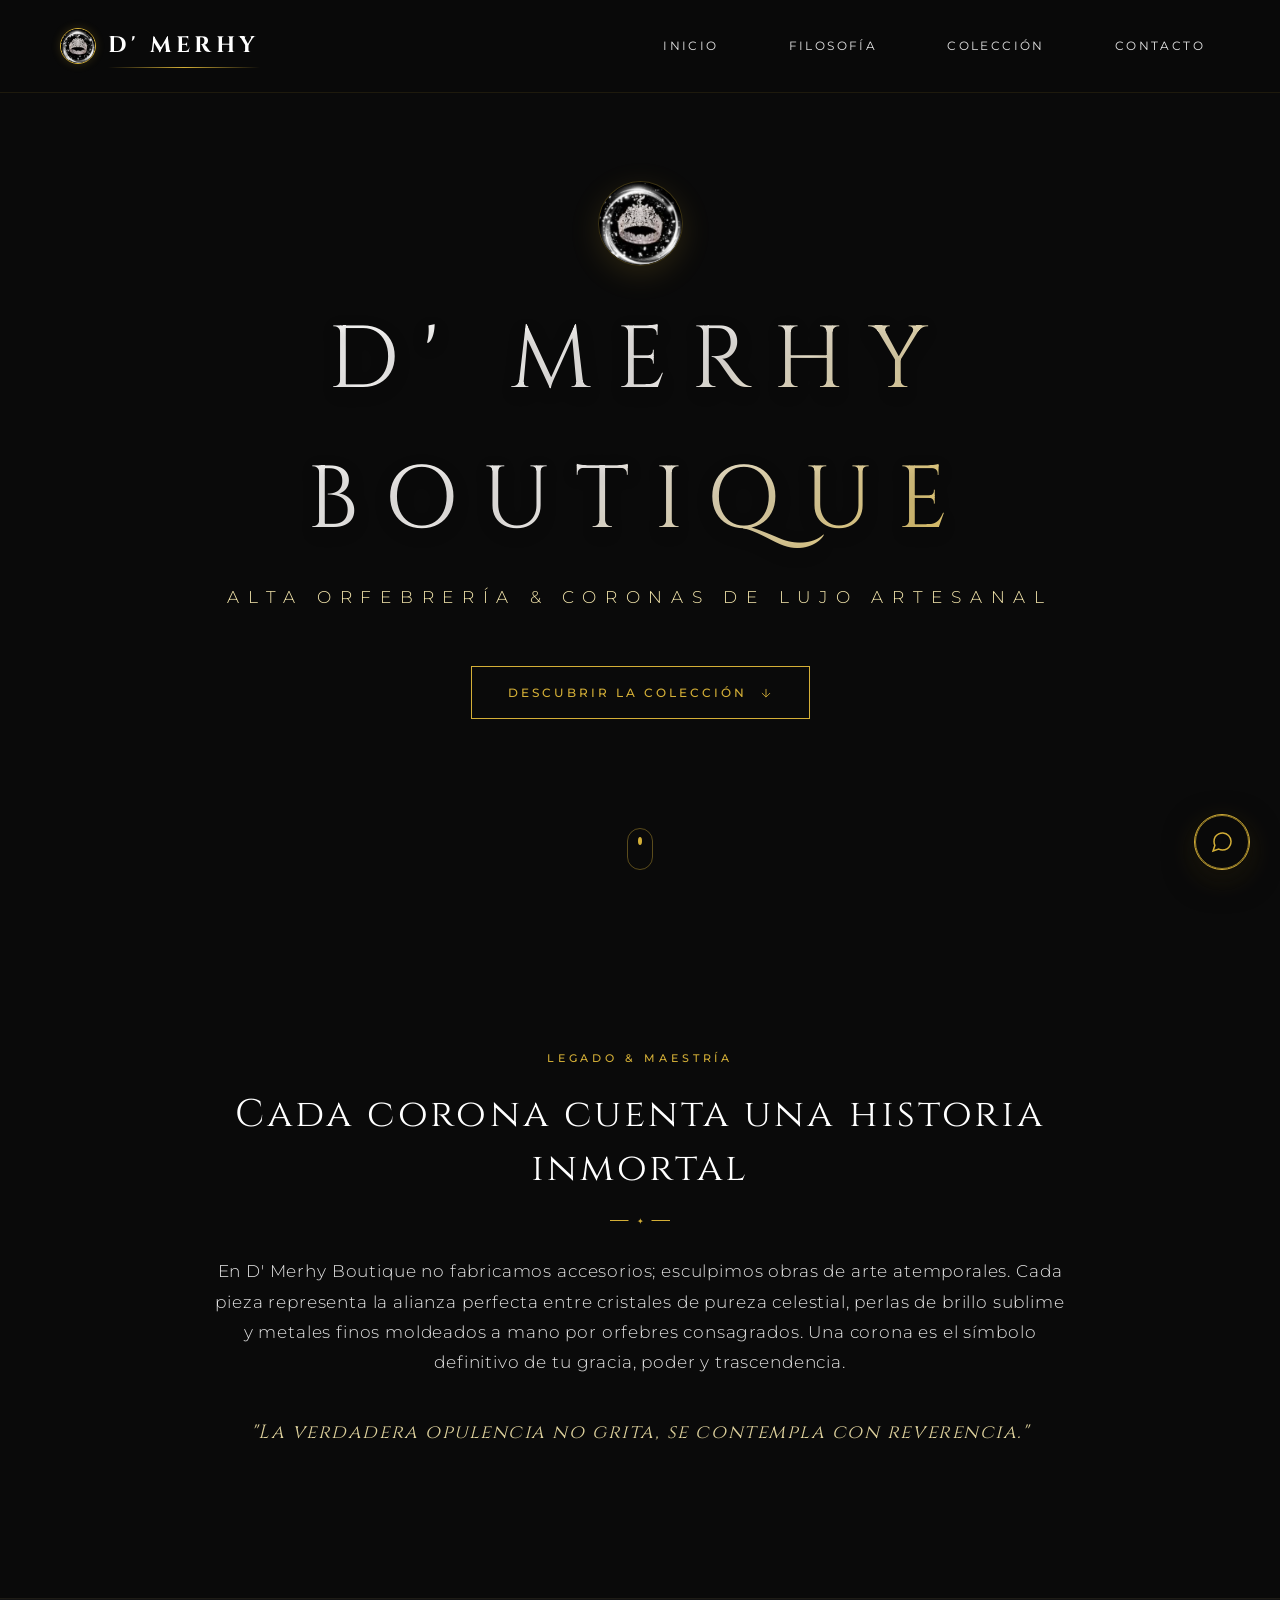
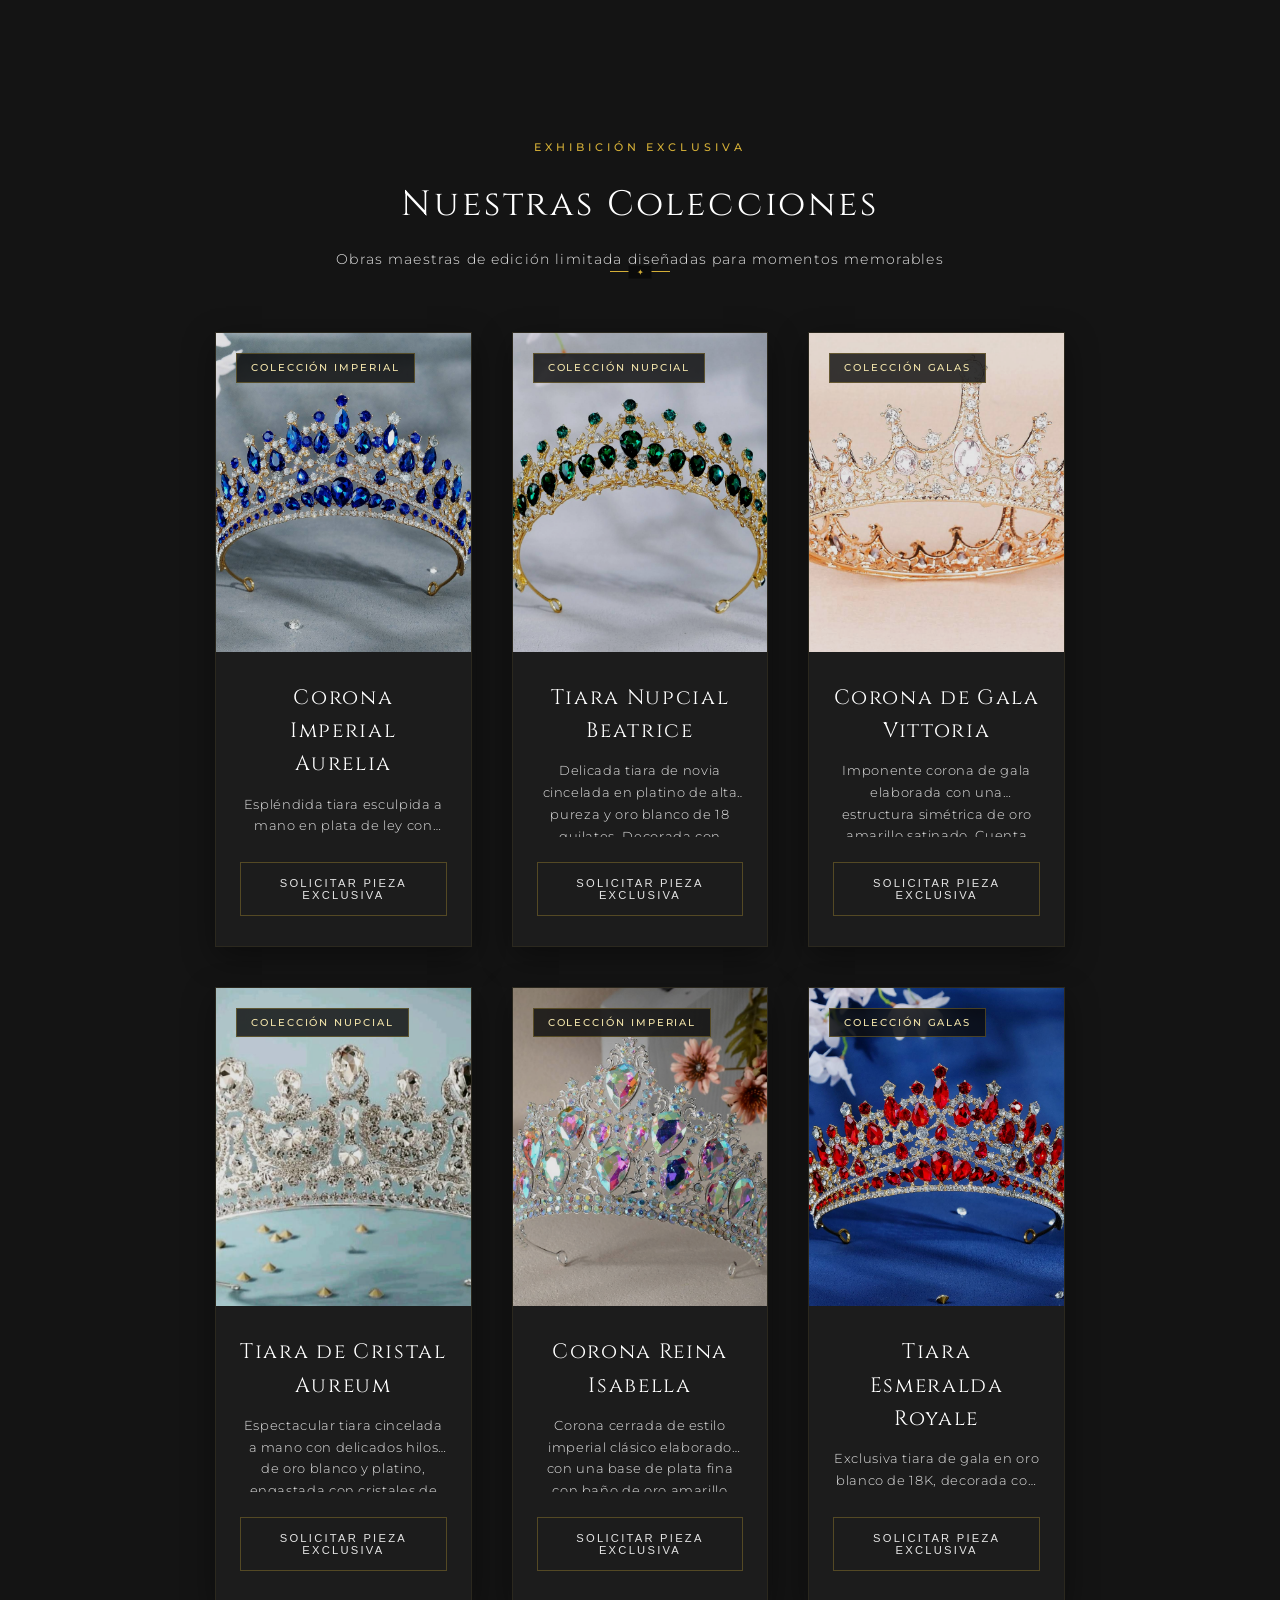
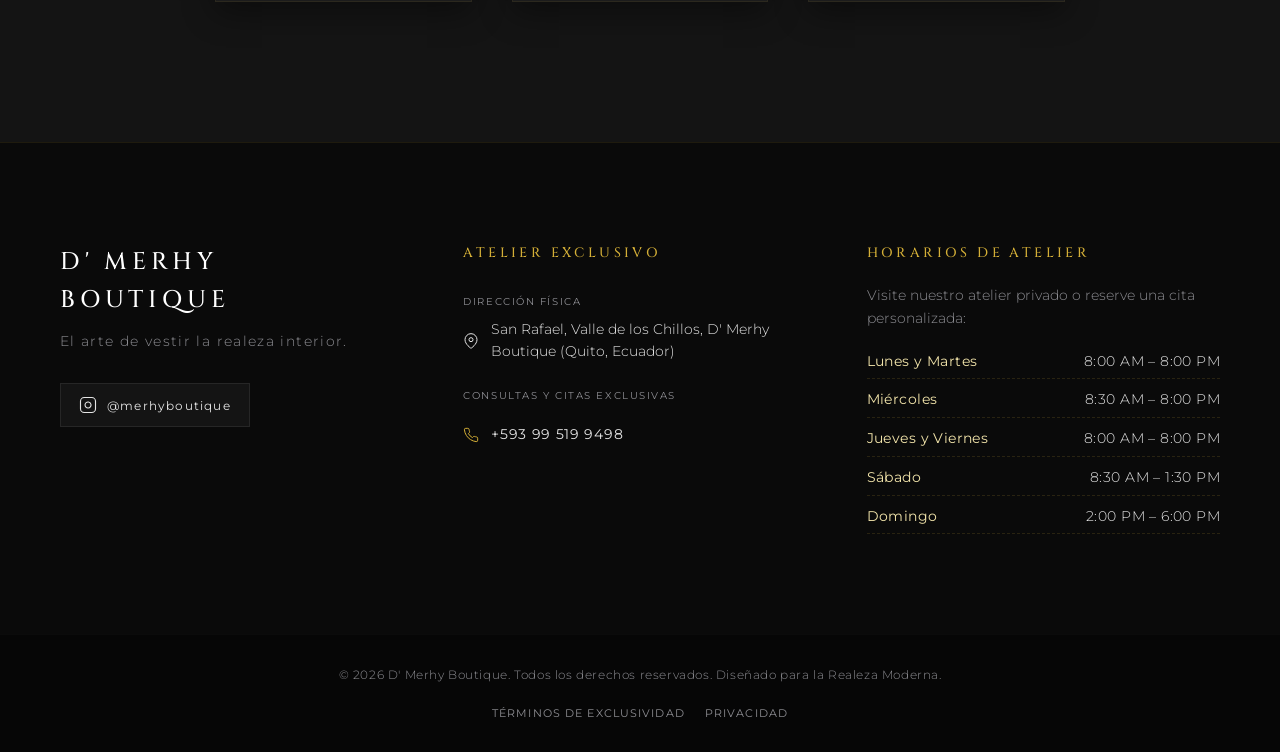
==== index.html @ 76280ea0 "feat: vitrina de lujo para joyería de coronas" ====
<!DOCTYPE html>
<html lang="es">
<head>
    <meta charset="UTF-8">
    <meta name="viewport" content="width=device-width, initial-scale=1.0">
    
    <!-- SEO Optimization -->
    <title>D' Merhy Boutique | Coronas de Alta Gama y Joyería Artesanal</title>
    <meta name="description" content="Descubra las exclusivas coronas y tiaras artesanales de D' Merhy Boutique. Piezas únicas esculpidas a mano que reflejan opulencia silenciosa, exclusividad y lujo eterno.">
    <meta name="keywords" content="joyería de lujo, coronas artesanales, tiaras de novia, coronas quinceañera, coronas de gala, alta gama, D Merhy Boutique">
    <meta name="author" content="D' Merhy Boutique">
    <meta name="robots" content="index, follow">

    <!-- Favicon (Logotipo en la pestaña del navegador) -->
    <link rel="icon" type="image/png" href="images/logo.png">

    <!-- Open Graph (Redes Sociales) -->
    <meta property="og:title" content="D' Merhy Boutique | Coronas de Alta Gama y Joyería de Lujo">
    <meta property="og:description" content="Piezas artesanales exclusivas que coronan tus momentos más memorables. Opulencia silenciosa y maestría orfebre.">
    <meta property="og:image" content="images/logo.png">
    <meta property="og:type" content="website">

    <!-- Google Fonts: Cinzel (Serif Imperial) y Montserrat (Sans-Serif de Lujo) -->
    <link rel="preconnect" href="https://fonts.googleapis.com">
    <link rel="preconnect" href="https://fonts.gstatic.com" crossorigin>
    <link href="https://fonts.googleapis.com/css2?family=Cinzel:wght@400;500;600;700;800&family=Montserrat:wght@200;300;400;500;600&display=swap" rel="stylesheet">

    <!-- Estilos de Lujo -->
    <link rel="stylesheet" href="style.css">
</head>
<body>

    <!-- Cabecera de Navegación de Lujo (Glassmorphism & Gold Acent) -->
    <header class="navbar" id="main-header">
        <div class="navbar-container">
            <a href="#" class="brand-link">
                <!-- Logotipo integrado en barra de navegación -->
                <img src="images/logo.png" alt="D' Merhy" class="nav-logo" id="nav-logo-img">
                <span class="brand-text">D' MERHY</span>
            </a>
            <nav class="nav-menu" id="nav-menu">
                <a href="#" class="nav-link active">Inicio</a>
                <a href="#filosofia" class="nav-link">Filosofía</a>
                <a href="#catalogo" class="nav-link">Colección</a>
                <a href="#contacto" class="nav-link">Contacto</a>
            </nav>
            <button class="nav-toggle" id="nav-toggle" aria-label="Abrir Menú">
                <span class="bar"></span>
                <span class="bar"></span>
            </button>
        </div>
    </header>

    <!-- Hero Section (Portada de Impacto en Pantalla Completa) -->
    <section class="hero-section" id="inicio">
        <!-- Video en segundo plano - Auto-play, loop, silencioso y optimizado móvil -->
        <div class="video-container">
            <video autoplay muted loop playsinline id="hero-video" class="bg-video">
                <source src="images/hero-video.mp4" type="video/mp4">
                Tu navegador no soporta videos HTML5.
            </video>
            <!-- Overlay oscuro sutil para máxima legibilidad tipográfica -->
            <div class="video-overlay"></div>
        </div>

        <!-- Contenido Superior del Hero -->
        <div class="hero-content">
            <div class="logo-wrapper">
                <img src="images/logo.png" alt="D' Merhy Boutique Logo" class="hero-logo" id="hero-logo-img">
            </div>
            <h1 class="hero-title">D' Merhy Boutique</h1>
            <p class="hero-subtitle">Alta Orfebrería & Coronas de Lujo Artesanal</p>
            <div class="hero-actions">
                <a href="#catalogo" class="btn-luxury" id="cta-scroll">
                    <span>Descubrir la Colección</span>
                    <svg class="btn-arrow" viewBox="0 0 24 24" fill="none" stroke="currentColor" stroke-width="1.5">
                        <line x1="12" y1="5" x2="12" y2="19"></line>
                        <polyline points="19 12 12 19 5 12"></polyline>
                    </svg>
                </a>
            </div>
        </div>

        <!-- Indicador de desplazamiento (Scroll Down) -->
        <div class="scroll-indicator">
            <span class="scroll-dot"></span>
        </div>
    </section>

    <!-- Sección de Filosofía (Opulencia Silenciosa) -->
    <section class="philosophy-section" id="filosofia">
        <div class="section-container">
            <span class="gold-accent-label">Legado & Maestría</span>
            <h2 class="philosophy-title">Cada corona cuenta una historia inmortal</h2>
            <div class="divider-gold"></div>
            <p class="philosophy-text">
                En D' Merhy Boutique no fabricamos accesorios; esculpimos obras de arte atemporales. 
                Cada pieza representa la alianza perfecta entre cristales de pureza celestial, perlas de brillo sublime y metales finos moldeados a mano por orfebres consagrados.
                Una corona es el símbolo definitivo de tu gracia, poder y trascendencia.
            </p>
            <blockquote class="philosophy-quote">
                "La verdadera opulencia no grita, se contempla con reverencia."
            </blockquote>
        </div>
    </section>

    <!-- Sección del Catálogo de Exhibición Escalable -->
    <section class="catalog-section" id="catalogo">
        <div class="section-container">
            <div class="section-header">
                <span class="gold-accent-label">Exhibición Exclusiva</span>
                <h2 class="section-title">Nuestras Colecciones</h2>
                <p class="section-subtitle">Obras maestras de edición limitada diseñadas para momentos memorables</p>
                <div class="divider-gold"></div>
            </div>

            <!-- CONTENEDOR VACÍO ESCALABLE (MÁXIMA PRIORIDAD - Renderizado Dinámico vía JavaScript) -->
            <div id="catalogo-container" class="catalogo-grid">
                <!-- Se inyecta dinámicamente mediante JS -->
            </div>
        </div>
    </section>

    <!-- Sección de Contacto & Footer Elegante -->
    <footer class="footer-section" id="contacto">
        <div class="footer-top">
            <div class="footer-container">
                <!-- Columna Marca -->
                <div class="footer-brand">
                    <h3 class="footer-brand-title">D' MERHY BOUTIQUE</h3>
                    <p class="footer-brand-tagline">El arte de vestir la realeza interior.</p>
                    <div class="social-links">
                        
                        <!-- Mathias, coloca el link de Instagram aquí -->
                        <!-- Enlace original provisto: https://www.instagram.com/merhyboutique/ -->
                        <a href="" target="_blank" class="social-icon-link" aria-label="Instagram" id="instagram-link">
                            <svg viewBox="0 0 24 24" fill="none" stroke="currentColor" stroke-width="1.5" class="svg-icon">
                                <rect x="2" y="2" width="20" height="20" rx="5" ry="5"></rect>
                                <path d="M16 11.37A4 4 0 1 1 12.63 8 4 4 0 0 1 16 11.37z"></path>
                                <line x1="17.5" y1="6.5" x2="17.51" y2="6.5"></line>
                            </svg>
                            <span>@merhyboutique</span>
                        </a>
                        <!-- Mathias, coloca el link de Instagram aquí -->

                    </div>
                </div>

                <!-- Columna Ubicación e Información de Contacto -->
                <div class="footer-info">
                    <h4 class="footer-info-title">Atelier Exclusivo</h4>
                    
                    <!-- Mathias, llena tu dirección aquí -->
                    <!-- Ubicación física provista por el usuario: https://www.google.com/maps/place/D'+Merhy+Boutique/@-0.3414867,-78.4801948... -->
                    <div class="info-block">
                        <span class="info-label">Dirección Física</span>
                        <a href="" target="_blank" class="info-link" id="location-link">
                            <svg viewBox="0 0 24 24" fill="none" stroke="currentColor" stroke-width="1.5" class="svg-icon-small">
                                <path d="M21 10c0 7-9 13-9 13s-9-6-9-13a9 9 0 0 1 18 0z"></path>
                                <circle cx="12" cy="10" r="3"></circle>
                            </svg>
                            <span>Dirección del local aquí... (Haz clic para ver mapa)</span>
                        </a>
                    </div>
                    <!-- Mathias, llena tu dirección aquí -->

                    <!-- Sección Teléfono de Consulta -->
                    <div class="info-block">
                        <span class="info-label">Consultas y Citas Exclusivas</span>
                        <!-- WhatsApp del usuario: +593995199498 -->
                        <a href="https://wa.me/593995199498?text=Hola%20D'Merhy%20Boutique,%20me%20gustaría%20agendar%20una%20cita%20exclusiva%20para%20conocer%20sus%20diseños." target="_blank" class="info-link whatsapp-direct">
                            <svg viewBox="0 0 24 24" fill="none" stroke="currentColor" stroke-width="1.5" class="svg-icon-small text-gold">
                                <path d="M22 16.92v3a2 2 0 0 1-2.18 2 19.79 19.79 0 0 1-8.63-3.07 19.5 19.5 0 0 1-6-6 19.79 19.79 0 0 1-3.07-8.67A2 2 0 0 1 4.11 2h3a2 2 0 0 1 2 1.72 12.84 12.84 0 0 0 .7 2.81 2 2 0 0 1-.45 2.11L8.09 9.91a16 16 0 0 0 6 6l1.27-1.27a2 2 0 0 1 2.11-.45 12.84 12.84 0 0 0 2.81.7A2 2 0 0 1 22 16.92z"></path>
                            </svg>
                            <span>+593 99 519 9498</span>
                        </a>
                    </div>
                </div>

                <!-- Horario de Atelier -->
                <div class="footer-hours">
                    <h4 class="footer-info-title">Horarios de Atelier</h4>
                    <p class="hours-text">Visite nuestro atelier privado o reserve una cita personalizada:</p>
                    <ul class="hours-list">
                        <li><span>Lunes y Martes</span> 8:00 AM – 8:00 PM</li>
                        <li><span>Miércoles</span> 8:30 AM – 8:00 PM</li>
                        <li><span>Jueves y Viernes</span> 8:00 AM – 8:00 PM</li>
                        <li><span>Sábado</span> 8:30 AM – 1:30 PM</li>
                        <li><span>Domingo</span> 2:00 PM – 6:00 PM</li>
                    </ul>
                </div>
            </div>
        </div>

        <div class="footer-bottom">
            <div class="footer-bottom-container">
                <p class="copyright">&copy; 2026 D' Merhy Boutique. Todos los derechos reservados. Diseñado para la Realeza Moderna.</p>
                <div class="legal-links">
                    <a href="#" class="legal-link">Términos de Exclusividad</a>
                    <a href="#" class="legal-link">Privacidad</a>
                </div>
            </div>
        </div>
    </footer>

    <!-- MODAL DETALLE DE PRODUCTO (VISTA DETALLADA PREMIUM) -->
    <div id="product-modal" class="modal-overlay" role="dialog" aria-modal="true">
        <div class="modal-container">
            <button class="modal-close" id="modal-close-btn" aria-label="Cerrar ventana">
                <svg viewBox="0 0 24 24" fill="none" stroke="currentColor" stroke-width="1.5">
                    <line x1="18" y1="6" x2="6" y2="18"></line>
                    <line x1="6" y1="6" x2="18" y2="18"></line>
                </svg>
            </button>
            <div class="modal-content">
                <!-- Imagen detallada con zoom suave -->
                <div class="modal-image-wrapper">
                    <img src="" alt="" id="modal-product-img" class="modal-product-image">
                </div>
                <!-- Información detallada -->
                <div class="modal-info">
                    <span class="modal-collection-tag" id="modal-product-collection">COLECCIÓN IMPERIAL</span>
                    <h3 class="modal-product-title" id="modal-product-title">Corona Imperial</h3>
                    <div class="divider-gold-small"></div>
                    
                    <p class="modal-product-materials" id="modal-product-materials">
                        Descripción detallada de materiales de lujo...
                    </p>

                    <div class="modal-exclusivity-box">
                        <span class="exclusivity-title">GARANTÍA DE EXCLUSIVIDAD</span>
                        <p class="exclusivity-text">Cada una de nuestras piezas se elabora sobre pedido adaptándose a la fisionomía y estilo de cada cliente. Nunca producimos dos piezas idénticas.</p>
                    </div>

                    <!-- El botón de WhatsApp dinámico se autogenera mediante JS -->
                    <div id="modal-action-container">
                        <!-- Botón de acción con WhatsApp -->
                    </div>
                </div>
            </div>
        </div>
    </div>

    <!-- BOTÓN FLOTANTE WHATSAPP CON EFECTO DE PULSO -->
    <a href="https://wa.me/593995199498?text=Hola%20D'Merhy%20Boutique,%20me%20gustaría%20recibir%20asesoría%20sobre%20sus%20coronas%20exclusivas." target="_blank" class="whatsapp-floating" aria-label="Contacto directo por WhatsApp" title="Asesoría Exclusiva por WhatsApp">
        <svg viewBox="0 0 24 24" fill="none" stroke="currentColor" stroke-width="1.5" class="whatsapp-svg">
            <path d="M21 11.5a8.38 8.38 0 0 1-.9 3.8 8.5 8.5 0 0 1-7.6 4.7 8.38 8.38 0 0 1-3.8-.9L3 21l1.9-5.7a8.38 8.38 0 0 1-.9-3.8 8.5 8.5 0 0 1 4.7-7.6 8.38 8.38 0 0 1 3.8-.9h.5a8.48 8.48 0 0 1 8 8v.5z"></path>
        </svg>
        <span class="whatsapp-tooltip">Atelier Directo</span>
    </a>

    <!-- Lógica de Lujo en JavaScript -->
    <script src="app.js"></script>
</body>
</html>
---- style.css ----
/* ----------------------------------------------------
   D' MERHY BOUTIQUE - HOJA DE ESTILOS DE ULTRA LUJO
   Enfoque: Opulencia Silenciosa, Minimalismo y Alta Gama
   Diseño: Mobile-First, Responsive & Optimizado
   ---------------------------------------------------- */

/* ==========================================
   1. VARIABLES DE DISEÑO & CONFIGURACIÓN
   ========================================== */
:root {
    /* Paleta Cromática de Joyería Real */
    --bg-primary: #0A0A0A;      /* Negro Obsidiana Profundo */
    --bg-secondary: #141414;    /* Negro Carbón Satinado */
    --bg-card: #1C1C1C;         /* Fondo de Tarjeta de Lujo */
    --accent-gold: #D4AF37;     /* Oro Metálico Clásico */
    --accent-gold-light: #F3E5AB;/* Oro Suave y Brillante */
    --accent-gold-dark: #AA7C11; /* Oro Envejecido Profundo */
    --text-primary: #FFFFFF;    /* Blanco Puro */
    --text-secondary: #E5E5E5;  /* Blanco Suave Lector */
    --text-muted: #8E8E93;      /* Gris Muted Editorial */
    --border-color: rgba(212, 175, 55, 0.2); /* Borde de Oro Semitransparente */
    --border-color-hover: rgba(212, 175, 55, 0.6);

    /* Tipografía Regal */
    --font-serif: 'Cinzel', 'Playfair Display', Georgia, serif;
    --font-sans: 'Montserrat', -apple-system, BlinkMacSystemFont, "Segoe UI", Roboto, sans-serif;

    /* Transiciones de Lujo (Curvas Ultra-Suaves de Ritmo Lento) */
    --transition-slow: 1.2s cubic-bezier(0.25, 1, 0.5, 1);
    --transition-medium: 0.6s cubic-bezier(0.25, 1, 0.5, 1);
    --transition-fast: 0.3s cubic-bezier(0.25, 1, 0.5, 1);

    /* Sombras y Filtros Premium */
    --gold-glow: 0 8px 30px rgba(212, 175, 55, 0.15);
    --shadow-deep: 0 20px 45px rgba(0, 0, 0, 0.7);
    --glass-blur: blur(15px);
}

/* ==========================================
   2. REINICIO & CONFIGURACIONES BÁSICAS
   ========================================== */
*, *::before, *::after {
    box-sizing: border-box;
    margin: 0;
    padding: 0;
}

html {
    scroll-behavior: smooth;
    font-size: 16px;
    background-color: var(--bg-primary);
    color: var(--text-primary);
    font-family: var(--font-sans);
    -webkit-font-smoothing: antialiased;
    -moz-osx-font-smoothing: grayscale;
}

body {
    overflow-x: hidden;
    line-height: 1.6;
}

/* Personalización del Scrollbar de Lujo */
::-webkit-scrollbar {
    width: 8px;
}
::-webkit-scrollbar-track {
    background: var(--bg-primary);
}
::-webkit-scrollbar-thumb {
    background: var(--accent-gold-dark);
    border-radius: 4px;
    border: 2px solid var(--bg-primary);
    transition: var(--transition-fast);
}
::-webkit-scrollbar-thumb:hover {
    background: var(--accent-gold);
}

/* Tipografía de Encabezados */
h1, h2, h3, h4 {
    font-family: var(--font-serif);
    font-weight: 500;
    letter-spacing: 0.08em;
    color: var(--text-primary);
}

a {
    color: inherit;
    text-decoration: none;
    transition: var(--transition-fast);
}

/* ==========================================
   3. CABECERA DE NAVEGACIÓN (NAVBAR)
   ========================================== */
.navbar {
    position: fixed;
    top: 0;
    left: 0;
    width: 100%;
    z-index: 1000;
    background: rgba(10, 10, 10, 0.75);
    backdrop-filter: var(--glass-blur);
    -webkit-backdrop-filter: var(--glass-blur);
    border-bottom: 1px solid rgba(212, 175, 55, 0.1);
    transition: var(--transition-medium);
}

.navbar.scrolled {
    background: rgba(10, 10, 10, 0.95);
    padding: 10px 0;
    box-shadow: 0 4px 30px rgba(0, 0, 0, 0.5);
    border-bottom: 1px solid var(--border-color);
}

.navbar-container {
    max-width: 1400px;
    margin: 0 auto;
    padding: 18px 24px;
    display: flex;
    justify-content: space-between;
    align-items: center;
}

.brand-link {
    display: flex;
    align-items: center;
    min-height: 44px; /* Área táctil */
}

.nav-logo {
    height: 36px;
    width: 36px;
    border-radius: 50%;
    object-fit: cover;
    margin-right: 12px;
    border: 1px solid var(--accent-gold);
    background: rgba(10, 10, 10, 0.6);
    box-shadow: 0 0 10px rgba(212, 175, 55, 0.2);
    transition: var(--transition-fast);
}

.brand-link:hover .nav-logo {
    transform: rotate(8deg) scale(1.05);
    border-color: var(--accent-gold-light);
    box-shadow: 0 0 12px rgba(212, 175, 55, 0.4);
}

.brand-text {
    font-family: var(--font-serif);
    font-size: 1.4rem;
    font-weight: 700;
    letter-spacing: 0.2em;
    color: var(--text-primary);
    position: relative;
}

.brand-text::after {
    content: '';
    position: absolute;
    bottom: -4px;
    left: 0;
    width: 100%;
    height: 1px;
    background: linear-gradient(90deg, transparent, var(--accent-gold), transparent);
}

.nav-menu {
    display: none; /* Mobile hidden por defecto */
}

.nav-link {
    font-size: 0.75rem;
    font-weight: 400;
    text-transform: uppercase;
    letter-spacing: 0.2em;
    color: var(--text-secondary);
    padding: 10px 15px;
    position: relative;
    display: inline-block;
    min-height: 44px; /* Área táctil */
    line-height: 24px;
}

.nav-link::before {
    content: '';
    position: absolute;
    bottom: 5px;
    left: 15px;
    right: 15px;
    height: 1px;
    background-color: var(--accent-gold);
    transform: scaleX(0);
    transition: transform var(--transition-medium);
    transform-origin: right;
}

.nav-link:hover {
    color: var(--accent-gold);
}

.nav-link:hover::before,
.nav-link.active::before {
    transform: scaleX(1);
    transform-origin: left;
}

/* Menú Toggle (Hamburguesa) */
.nav-toggle {
    display: flex;
    flex-direction: column;
    justify-content: space-between;
    width: 30px;
    height: 20px;
    background: transparent;
    border: none;
    cursor: pointer;
    z-index: 1001;
    min-height: 44px; /* Altura táctil mínima */
    padding: 12px 7px;
    box-content: content-box;
}

.nav-toggle .bar {
    width: 100%;
    height: 2px;
    background-color: var(--accent-gold);
    transition: var(--transition-fast);
}

/* ==========================================
   4. HERO SECTION (PORTADA DE IMPACTO)
   ========================================== */
.hero-section {
    position: relative;
    height: 100vh;
    min-height: 600px;
    width: 100%;
    display: flex;
    justify-content: center;
    align-items: center;
    overflow: hidden;
}

.video-container {
    position: absolute;
    top: 0;
    left: 0;
    width: 100%;
    height: 100%;
    z-index: 1;
}

.bg-video {
    width: 100%;
    height: 100%;
    object-fit: cover;
}

/* Gradiente oscurecedor lujoso sobre el video */
.video-overlay {
    position: absolute;
    top: 0;
    left: 0;
    width: 100%;
    height: 100%;
    background: linear-gradient(
        to bottom,
        rgba(10, 10, 10, 0.4) 0%,
        rgba(10, 10, 10, 0.65) 50%,
        rgba(10, 10, 10, 1) 100%
    );
    z-index: 2;
}

.hero-content {
    position: relative;
    z-index: 3;
    max-width: 900px;
    padding: 24px;
    text-align: center;
    display: flex;
    flex-direction: column;
    align-items: center;
    justify-content: center;
}

.logo-wrapper {
    width: 85px;
    height: 85px;
    margin-bottom: 25px;
    border-radius: 50%;
    padding: 0;
    border: 1px solid rgba(212, 175, 55, 0.25);
    background: rgba(10, 10, 10, 0.5);
    backdrop-filter: var(--glass-blur);
    display: flex;
    align-items: center;
    justify-content: center;
    overflow: hidden;
    box-shadow: var(--gold-glow);
    animation: fadeInScale 2s var(--transition-slow);
}

.hero-logo {
    width: 100%;
    height: 100%;
    object-fit: cover;
    border-radius: 50%;
    filter: drop-shadow(0 0 8px rgba(212, 175, 55, 0.2));
    transition: var(--transition-slow);
}

.logo-wrapper:hover .hero-logo {
    transform: rotate(5deg) scale(1.08);
}

.hero-title {
    font-size: 2.5rem;
    font-weight: 400;
    letter-spacing: 0.15em;
    text-transform: uppercase;
    margin-bottom: 12px;
    background: linear-gradient(135deg, #FFFFFF 0%, #ECE9E6 50%, var(--accent-gold) 100%);
    -webkit-background-clip: text;
    -webkit-text-fill-color: transparent;
    text-shadow: 0 5px 15px rgba(0,0,0,0.3);
    animation: slideUpFade 1.4s var(--transition-medium) forwards;
}

.hero-subtitle {
    font-size: 0.8rem;
    font-weight: 300;
    text-transform: uppercase;
    letter-spacing: 0.35em;
    color: var(--accent-gold-light);
    margin-bottom: 45px;
    animation: slideUpFade 1.6s var(--transition-medium) forwards;
}

.hero-actions {
    animation: slideUpFade 1.8s var(--transition-medium) forwards;
}

/* Botón Exclusivo de Lujo */
.btn-luxury {
    position: relative;
    display: inline-flex;
    align-items: center;
    justify-content: center;
    padding: 16px 36px;
    border: 1px solid var(--accent-gold);
    color: var(--accent-gold);
    text-transform: uppercase;
    font-size: 0.75rem;
    font-weight: 500;
    letter-spacing: 0.25em;
    background: rgba(10, 10, 10, 0.2);
    backdrop-filter: var(--glass-blur);
    overflow: hidden;
    cursor: pointer;
    min-height: 48px; /* Área táctil móvil garantizada */
    transition: var(--transition-medium);
}

.btn-luxury span {
    position: relative;
    z-index: 2;
}

.btn-arrow {
    width: 14px;
    height: 14px;
    margin-left: 12px;
    position: relative;
    z-index: 2;
    transition: transform var(--transition-medium);
}

.btn-luxury::before {
    content: '';
    position: absolute;
    top: 0;
    left: -100%;
    width: 100%;
    height: 100%;
    background: linear-gradient(90deg, transparent, rgba(212, 175, 55, 0.25), transparent);
    transition: var(--transition-slow);
}

.btn-luxury:hover {
    color: var(--text-primary);
    border-color: var(--accent-gold-light);
    box-shadow: var(--gold-glow);
    background-color: rgba(212, 175, 55, 0.12);
}

.btn-luxury:hover::before {
    left: 100%;
}

.btn-luxury:hover .btn-arrow {
    transform: translateY(4px);
}

/* Indicador Animado de Scroll */
.scroll-indicator {
    position: absolute;
    bottom: 30px;
    left: 50%;
    transform: translateX(-50%);
    width: 26px;
    height: 42px;
    border: 1.5px solid rgba(212, 175, 55, 0.4);
    border-radius: 15px;
    display: flex;
    justify-content: center;
    padding-top: 8px;
    z-index: 3;
}

.scroll-dot {
    width: 4px;
    height: 8px;
    background-color: var(--accent-gold);
    border-radius: 50%;
    animation: scrollDotAnim 2s infinite ease-in-out;
}

/* ==========================================
   5. SECCIÓN DE FILOSOFÍA (OPULENCIA SILENCIOSA)
   ========================================== */
.philosophy-section {
    padding: 100px 24px;
    background-color: var(--bg-primary);
    text-align: center;
    position: relative;
    overflow: hidden;
}

.philosophy-section::before {
    content: '';
    position: absolute;
    top: -10%;
    left: 50%;
    transform: translateX(-50%);
    width: 80%;
    height: 1px;
    background: linear-gradient(90deg, transparent, var(--border-color), transparent);
}

.section-container {
    max-width: 850px;
    margin: 0 auto;
}

.gold-accent-label {
    font-size: 0.7rem;
    font-weight: 500;
    text-transform: uppercase;
    letter-spacing: 0.35em;
    color: var(--accent-gold);
    display: block;
    margin-bottom: 20px;
}

.philosophy-title {
    font-size: 1.8rem;
    line-height: 1.4;
    margin-bottom: 25px;
    font-weight: 400;
}

.divider-gold {
    width: 60px;
    height: 1px;
    background-color: var(--accent-gold);
    margin: 0 auto 35px auto;
    position: relative;
}

.divider-gold::after {
    content: '✦';
    position: absolute;
    top: 50%;
    left: 50%;
    transform: translate(-50%, -50%);
    font-size: 8px;
    color: var(--accent-gold);
    background: var(--bg-primary);
    padding: 0 8px;
}

.philosophy-text {
    font-size: 0.95rem;
    font-weight: 300;
    color: var(--text-secondary);
    line-height: 1.8;
    letter-spacing: 0.05em;
    margin-bottom: 35px;
}

.philosophy-quote {
    font-family: var(--font-serif);
    font-style: italic;
    font-size: 1.2rem;
    color: var(--accent-gold-light);
    letter-spacing: 0.08em;
    margin-top: 40px;
    opacity: 0.9;
}

/* ==========================================
   6. SECCIÓN DEL CATÁLOGO DE CORONAS
   ========================================== */
.catalog-section {
    padding: 100px 24px;
    background-color: var(--bg-secondary);
    border-top: 1px solid rgba(212, 175, 55, 0.05);
}

.section-header {
    text-align: center;
    max-width: 700px;
    margin: 0 auto 60px auto;
}

.section-title {
    font-size: 2.2rem;
    margin-bottom: 15px;
    font-weight: 400;
}

.section-subtitle {
    font-size: 0.9rem;
    font-weight: 300;
    color: var(--text-secondary);
    letter-spacing: 0.08em;
    line-height: 1.6;
}

/* Grid del Catálogo - Altamente Responsivo (Mobile-First) */
.catalogo-grid {
    display: grid;
    grid-template-columns: 1fr; /* 1 Columna en Celulares */
    gap: 40px;
    max-width: 1400px;
    margin: 0 auto;
}

/* Tarjeta de Producto Exclusivo (Card) */
.product-card {
    background-color: var(--bg-card);
    border: 1px solid rgba(212, 175, 55, 0.08);
    display: flex;
    flex-direction: column;
    position: relative;
    transition: var(--transition-medium);
    box-shadow: 0 10px 30px rgba(0,0,0,0.4);
    opacity: 0;
    transform: translateY(30px);
}

.product-card.reveal {
    opacity: 1;
    transform: translateY(0);
}

.product-card:hover {
    border-color: var(--border-color-hover);
    transform: translateY(-8px);
    box-shadow: var(--gold-glow), var(--shadow-deep);
}

/* Contenedor de Imagen con Efecto Hover Ultra-Suave */
.product-image-container {
    position: relative;
    width: 100%;
    padding-top: 125%; /* Relación de aspecto vertical majestuosa 4:5 */
    overflow: hidden;
    background-color: #050505;
}

.product-image {
    position: absolute;
    top: 0;
    left: 0;
    width: 100%;
    height: 100%;
    object-fit: cover;
    transition: transform 1.5s cubic-bezier(0.25, 1, 0.5, 1), filter var(--transition-medium);
    filter: brightness(0.88) contrast(1.05);
}

/* Efecto de Zoom ultra lento al pasar el mouse */
.product-card:hover .product-image {
    transform: scale(1.055) rotate(0.3deg);
    filter: brightness(1) contrast(1.05);
}

/* Efecto de brillo de lujo al pasar el mouse */
.product-image-container::before {
    content: '';
    position: absolute;
    top: 0;
    left: -150%;
    width: 100%;
    height: 100%;
    background: linear-gradient(
        90deg,
        transparent,
        rgba(255, 255, 255, 0.12) 50%,
        transparent
    );
    transform: skewX(-25deg);
    transition: var(--transition-slow);
    z-index: 2;
}

.product-card:hover .product-image-container::before {
    left: 150%;
    transition: 1.2s cubic-bezier(0.25, 1, 0.5, 1);
}

/* Etiqueta de Colección Flotante */
.collection-tag {
    position: absolute;
    top: 20px;
    left: 20px;
    background: rgba(10, 10, 10, 0.8);
    backdrop-filter: var(--glass-blur);
    -webkit-backdrop-filter: var(--glass-blur);
    border: 1px solid rgba(212, 175, 55, 0.3);
    color: var(--accent-gold-light);
    font-size: 0.6rem;
    font-weight: 500;
    text-transform: uppercase;
    letter-spacing: 0.2em;
    padding: 6px 14px;
    z-index: 3;
}

/* Detalles del Producto */
.product-details {
    padding: 30px 24px;
    display: flex;
    flex-direction: column;
    flex-grow: 1;
    text-align: center;
}

.product-title {
    font-size: 1.3rem;
    margin-bottom: 12px;
    font-weight: 400;
    color: var(--text-primary);
}

.product-materials {
    font-size: 0.8rem;
    font-weight: 300;
    color: var(--text-secondary);
    line-height: 1.7;
    margin-bottom: 25px;
    letter-spacing: 0.05em;
    flex-grow: 1;
    display: -webkit-box;
    -webkit-line-clamp: 2;
    -webkit-box-orient: vertical;
    overflow: hidden;
}

/* CTA "Solicitar Pieza Exclusiva" */
.btn-card-action {
    display: inline-flex;
    align-items: center;
    justify-content: center;
    width: 100%;
    padding: 14px 20px;
    border: 1px solid rgba(212, 175, 55, 0.3);
    background: transparent;
    color: var(--text-secondary);
    font-size: 0.7rem;
    font-weight: 500;
    text-transform: uppercase;
    letter-spacing: 0.2em;
    cursor: pointer;
    min-height: 44px; /* Cumple con área táctil */
    transition: var(--transition-medium);
}

.btn-card-action:hover {
    background-color: var(--accent-gold);
    color: var(--bg-primary);
    border-color: var(--accent-gold);
    box-shadow: 0 5px 15px rgba(212, 175, 55, 0.2);
    font-weight: 600;
}

/* ==========================================
   7. FOOTER DE CONTACTO & REDES SOCIALES
   ========================================== */
.footer-section {
    background-color: var(--bg-primary);
    border-top: 1px solid rgba(212, 175, 55, 0.1);
    color: var(--text-secondary);
}

.footer-top {
    padding: 80px 24px;
}

.footer-container {
    max-width: 1400px;
    margin: 0 auto;
    display: grid;
    grid-template-columns: 1fr; /* 1 columna en móvil */
    gap: 50px;
}

/* Branding Footer */
.footer-brand {
    display: flex;
    flex-direction: column;
    align-items: flex-start;
}

.footer-brand-title {
    font-size: 1.5rem;
    letter-spacing: 0.2em;
    color: var(--text-primary);
    margin-bottom: 12px;
}

.footer-brand-tagline {
    font-size: 0.85rem;
    font-weight: 300;
    color: var(--text-muted);
    letter-spacing: 0.1em;
    margin-bottom: 30px;
}

.social-links {
    display: flex;
    gap: 15px;
    width: 100%;
}

.social-icon-link {
    display: inline-flex;
    align-items: center;
    gap: 10px;
    padding: 10px 18px;
    border: 1px solid rgba(255, 255, 255, 0.08);
    background: var(--bg-secondary);
    color: var(--text-secondary);
    font-size: 0.75rem;
    letter-spacing: 0.1em;
    min-height: 44px; /* Área táctil */
}

.social-icon-link:hover {
    color: var(--accent-gold);
    border-color: var(--accent-gold);
    background: rgba(212, 175, 55, 0.05);
}

.svg-icon {
    width: 18px;
    height: 18px;
}

.svg-icon-small {
    width: 16px;
    height: 16px;
    flex-shrink: 0;
}

/* Info de Contacto */
.footer-info {
    display: flex;
    flex-direction: column;
    gap: 25px;
}

.footer-info-title {
    font-size: 0.85rem;
    font-weight: 500;
    text-transform: uppercase;
    letter-spacing: 0.25em;
    color: var(--accent-gold);
    margin-bottom: 5px;
}

.info-block {
    display: flex;
    flex-direction: column;
    gap: 8px;
}

.info-label {
    font-size: 0.65rem;
    text-transform: uppercase;
    letter-spacing: 0.15em;
    color: var(--text-muted);
}

.info-link {
    display: inline-flex;
    align-items: center;
    gap: 12px;
    font-size: 0.85rem;
    font-weight: 300;
    color: var(--text-secondary);
    min-height: 44px; /* Tactil */
}

.info-link:hover {
    color: var(--accent-gold-light);
}

.whatsapp-direct {
    font-weight: 400;
    letter-spacing: 0.05em;
}

.text-gold {
    color: var(--accent-gold);
}
/* Horarios de Atelier */
.footer-hours {
    display: flex;
    flex-direction: column;
    gap: 15px;
}

.hours-text {
    font-size: 0.85rem;
    font-weight: 300;
    line-height: 1.7;
    color: var(--text-muted);
    margin-bottom: 5px;
}

.hours-list {
    list-style: none;
    padding: 0;
    display: flex;
    flex-direction: column;
    gap: 10px;
}

.hours-list li {
    font-size: 0.85rem;
    font-weight: 300;
    color: var(--text-secondary);
    display: flex;
    justify-content: space-between;
    align-items: center;
    border-bottom: 1px dashed rgba(212, 175, 55, 0.15);
    padding-bottom: 6px;
    letter-spacing: 0.03em;
}

.hours-list li span {
    font-weight: 400;
    color: var(--accent-gold-light);
}
/* Footer de Control Legal */
.footer-bottom {
    background-color: #060606;
    padding: 30px 24px;
    border-top: 1px solid rgba(255, 255, 255, 0.02);
}

.footer-bottom-container {
    max-width: 1400px;
    margin: 0 auto;
    display: flex;
    flex-direction: column;
    align-items: center;
    gap: 20px;
    text-align: center;
}

.copyright {
    font-size: 0.75rem;
    font-weight: 300;
    color: var(--text-muted);
    letter-spacing: 0.05em;
}

.legal-links {
    display: flex;
    gap: 20px;
}

.legal-link {
    font-size: 0.7rem;
    color: var(--text-muted);
    letter-spacing: 0.1em;
    text-transform: uppercase;
}

.legal-link:hover {
    color: var(--accent-gold-light);
}

/* ==========================================
   8. MODAL DE CONSULTA ULTRA-ELEGANTE (POPUP)
   ========================================== */
.modal-overlay {
    position: fixed;
    top: 0;
    left: 0;
    width: 100%;
    height: 100%;
    background-color: rgba(6, 6, 6, 0.85);
    backdrop-filter: var(--glass-blur);
    -webkit-backdrop-filter: var(--glass-blur);
    z-index: 2000;
    display: flex;
    align-items: center;
    justify-content: center;
    padding: 20px;
    opacity: 0;
    pointer-events: none;
    transition: opacity var(--transition-medium);
}

.modal-overlay.open {
    opacity: 1;
    pointer-events: auto;
}

.modal-container {
    background-color: var(--bg-card);
    border: 1px solid var(--accent-gold);
    width: 100%;
    max-width: 950px;
    position: relative;
    box-shadow: var(--shadow-deep), 0 0 50px rgba(212, 175, 55, 0.1);
    transform: scale(0.92) translateY(20px);
    transition: transform var(--transition-medium);
    overflow: hidden;
}

.modal-overlay.open .modal-container {
    transform: scale(1) translateY(0);
}

/* Botón cerrar modal */
.modal-close {
    position: absolute;
    top: 15px;
    right: 15px;
    background: rgba(10, 10, 10, 0.7);
    border: 1px solid rgba(212, 175, 55, 0.2);
    color: var(--text-primary);
    width: 44px;
    height: 44px;
    border-radius: 50%;
    display: flex;
    align-items: center;
    justify-content: center;
    cursor: pointer;
    z-index: 10;
    transition: var(--transition-fast);
}

.modal-close:hover {
    background: var(--accent-gold);
    color: var(--bg-primary);
    border-color: var(--accent-gold);
    transform: rotate(90deg);
}

.modal-close svg {
    width: 18px;
    height: 18px;
}

/* Contenido Modal */
.modal-content {
    display: grid;
    grid-template-columns: 1fr; /* Columna única en celular */
    max-height: 85vh;
    overflow-y: auto;
}

.modal-image-wrapper {
    position: relative;
    width: 100%;
    padding-top: 100%; /* Cuadrado perfecto */
    background-color: #050505;
}

.modal-product-image {
    position: absolute;
    top: 0;
    left: 0;
    width: 100%;
    height: 100%;
    object-fit: cover;
}

.modal-info {
    padding: 40px 30px;
    display: flex;
    flex-direction: column;
    justify-content: center;
}

.modal-collection-tag {
    font-size: 0.65rem;
    font-weight: 500;
    text-transform: uppercase;
    letter-spacing: 0.3em;
    color: var(--accent-gold);
    margin-bottom: 10px;
    display: block;
}

.modal-product-title {
    font-size: 1.8rem;
    font-weight: 400;
    margin-bottom: 15px;
}

.divider-gold-small {
    width: 40px;
    height: 1px;
    background-color: var(--accent-gold);
    margin-bottom: 25px;
}

.modal-product-materials {
    font-size: 0.85rem;
    font-weight: 300;
    color: var(--text-secondary);
    line-height: 1.8;
    margin-bottom: 30px;
    letter-spacing: 0.05em;
}

.modal-exclusivity-box {
    border-left: 2px solid var(--accent-gold);
    background: rgba(212, 175, 55, 0.03);
    padding: 15px 20px;
    margin-bottom: 35px;
}

.exclusivity-title {
    font-size: 0.65rem;
    font-weight: 600;
    text-transform: uppercase;
    letter-spacing: 0.15em;
    color: var(--accent-gold-light);
    display: block;
    margin-bottom: 6px;
}

.exclusivity-text {
    font-size: 0.75rem;
    font-weight: 300;
    line-height: 1.6;
    color: var(--text-muted);
}

.btn-modal-action {
    display: inline-flex;
    align-items: center;
    justify-content: center;
    gap: 12px;
    width: 100%;
    padding: 18px 24px;
    background-color: var(--accent-gold);
    border: 1px solid var(--accent-gold);
    color: var(--bg-primary);
    text-transform: uppercase;
    font-size: 0.75rem;
    font-weight: 600;
    letter-spacing: 0.2em;
    cursor: pointer;
    min-height: 48px; /* Tactil garantizado */
    box-shadow: 0 4px 15px rgba(212, 175, 55, 0.25);
    transition: var(--transition-medium);
}

.btn-modal-action:hover {
    background-color: transparent;
    color: var(--accent-gold-light);
    border-color: var(--accent-gold-light);
    box-shadow: var(--gold-glow);
}

.btn-modal-action svg {
    width: 16px;
    height: 16px;
}

/* ==========================================
   9. WHATSAPP FLOTANTE CON EFECTOS PRECIOSOS
   ========================================== */
.whatsapp-floating {
    position: fixed;
    bottom: 30px;
    right: 30px;
    background: rgba(10, 10, 10, 0.85);
    backdrop-filter: var(--glass-blur);
    -webkit-backdrop-filter: var(--glass-blur);
    border: 1px solid var(--accent-gold);
    color: var(--accent-gold);
    width: 56px;
    height: 56px;
    border-radius: 50%;
    display: flex;
    align-items: center;
    justify-content: center;
    z-index: 999;
    box-shadow: 0 10px 30px rgba(0, 0, 0, 0.5), var(--gold-glow);
    cursor: pointer;
    transition: var(--transition-medium);
}

.whatsapp-floating::before {
    content: '';
    position: absolute;
    width: 100%;
    height: 100%;
    border-radius: 50%;
    border: 1px solid var(--accent-gold);
    animation: pulseRing 2s infinite ease-out;
    opacity: 0.7;
    z-index: -1;
}

.whatsapp-floating:hover {
    background: var(--accent-gold);
    color: var(--bg-primary);
    transform: scale(1.08) translateY(-3px);
    box-shadow: 0 15px 40px rgba(212, 175, 55, 0.35);
}

.whatsapp-svg {
    width: 24px;
    height: 24px;
}

/* Tooltip elegante al pasar cursor */
.whatsapp-tooltip {
    position: absolute;
    right: 75px;
    background: rgba(10, 10, 10, 0.95);
    backdrop-filter: var(--glass-blur);
    border: 1px solid var(--border-color);
    color: var(--accent-gold-light);
    font-size: 0.65rem;
    font-weight: 500;
    text-transform: uppercase;
    letter-spacing: 0.15em;
    padding: 8px 16px;
    white-space: nowrap;
    border-radius: 2px;
    opacity: 0;
    pointer-events: none;
    transform: translateX(10px);
    transition: var(--transition-fast);
}

.whatsapp-floating:hover .whatsapp-tooltip {
    opacity: 1;
    transform: translateX(0);
}

/* ==========================================
   10. MEDIA QUERIES (OPTIMIZACIONES DE PANTALLA)
   ========================================== */

/* Tabletas y pantallas intermedias (min-width: 768px) */
@media (min-width: 768px) {
    .nav-toggle {
        display: none; /* Oculta botón hamburguesa */
    }

    .nav-menu {
        display: flex;
        gap: 20px;
    }

    .hero-title {
        font-size: 4rem;
        letter-spacing: 0.22em;
    }

    .hero-subtitle {
        font-size: 0.95rem;
        letter-spacing: 0.45em;
    }

    .philosophy-title {
        font-size: 2.4rem;
    }

    .philosophy-text {
        font-size: 1.05rem;
    }

    /* Grid del Catálogo a 2 Columnas */
    .catalogo-grid {
        grid-template-columns: repeat(2, 1fr);
        gap: 30px;
    }

    .footer-container {
        grid-template-columns: repeat(2, 1fr);
        gap: 40px;
    }

    .modal-content {
        grid-template-columns: 1.1fr 1fr; /* Dividido en dos columnas (imagen e info) */
        max-height: none;
    }

    .modal-image-wrapper {
        padding-top: 0;
        height: 100%;
        min-height: 480px;
    }
}

/* Pantallas grandes y Escritorio (min-width: 1024px) */
@media (min-width: 1024px) {
    .navbar-container {
        padding: 24px 60px;
    }

    .nav-menu {
        gap: 40px;
    }

    .hero-title {
        font-size: 5.5rem;
        letter-spacing: 0.28em;
    }

    .hero-subtitle {
        font-size: 1.05rem;
        letter-spacing: 0.52em;
        margin-bottom: 55px;
    }

    /* Grid del Catálogo a 3 Columnas */
    .catalogo-grid {
        grid-template-columns: repeat(3, 1fr);
        gap: 40px;
    }

    .footer-container {
        grid-template-columns: repeat(3, 1fr);
        gap: 50px;
    }

    .footer-brand {
        padding-right: 40px;
    }

    .philosophy-section {
        padding: 150px 24px;
    }
    
    .catalog-section {
        padding: 140px 24px;
    }

    .footer-top {
        padding: 100px 60px;
    }
}

/* Pantallas Ultra-Anchas de Alta Definición */
@media (min-width: 1600px) {
    .catalogo-grid {
        gap: 50px;
    }
}

/* ==========================================
   11. ANIMACIONES DE RENDIMIENTO ACELERADO
   ========================================== */
@keyframes fadeInScale {
    0% {
        opacity: 0;
        transform: scale(0.85);
    }
    100% {
        opacity: 1;
        transform: scale(1);
    }
}

@keyframes slideUpFade {
    0% {
        opacity: 0;
        transform: translateY(30px);
    }
    100% {
        opacity: 1;
        transform: translateY(0);
    }
}

@keyframes scrollDotAnim {
    0%, 100% {
        transform: translateY(0);
        opacity: 0.3;
    }
    50% {
        transform: translateY(12px);
        opacity: 1;
    }
}

@keyframes pulseRing {
    0% {
        transform: scale(0.95);
        opacity: 0.8;
    }
    100% {
        transform: scale(1.45);
        opacity: 0;
    }
}
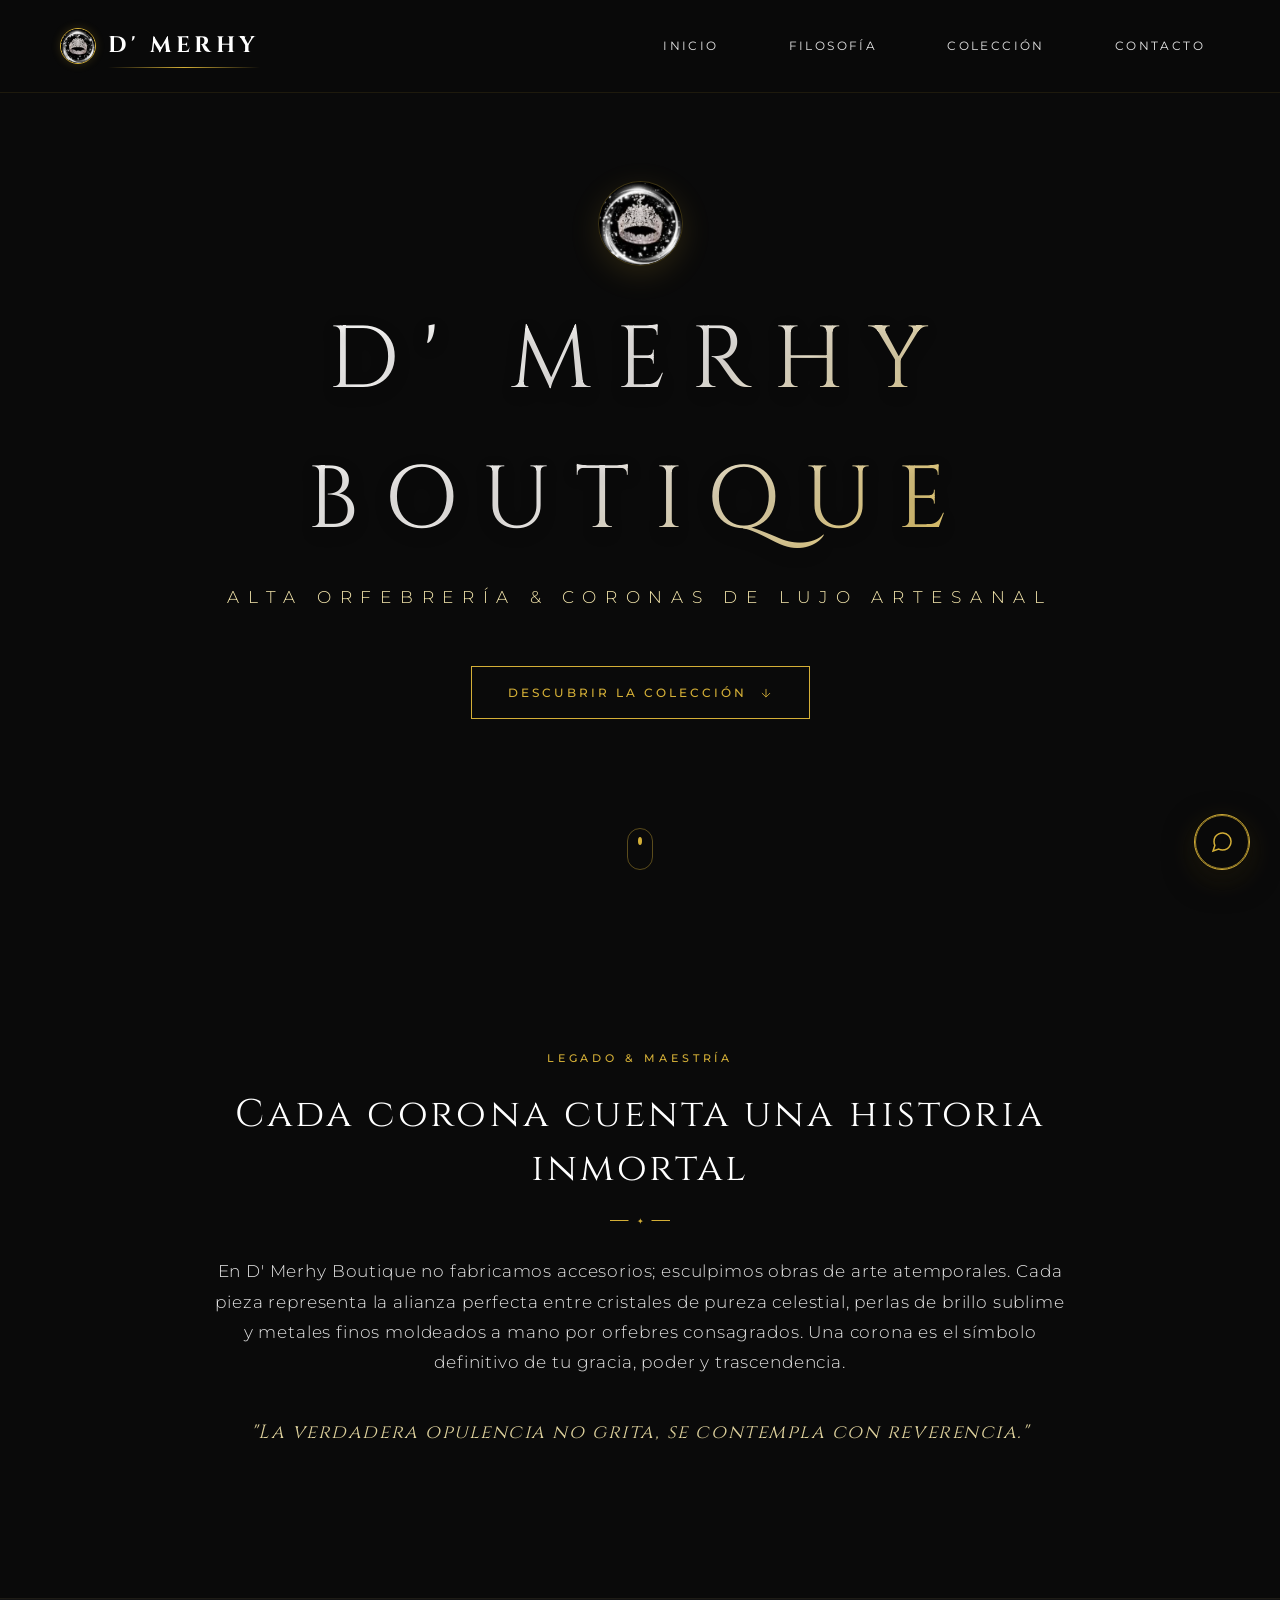
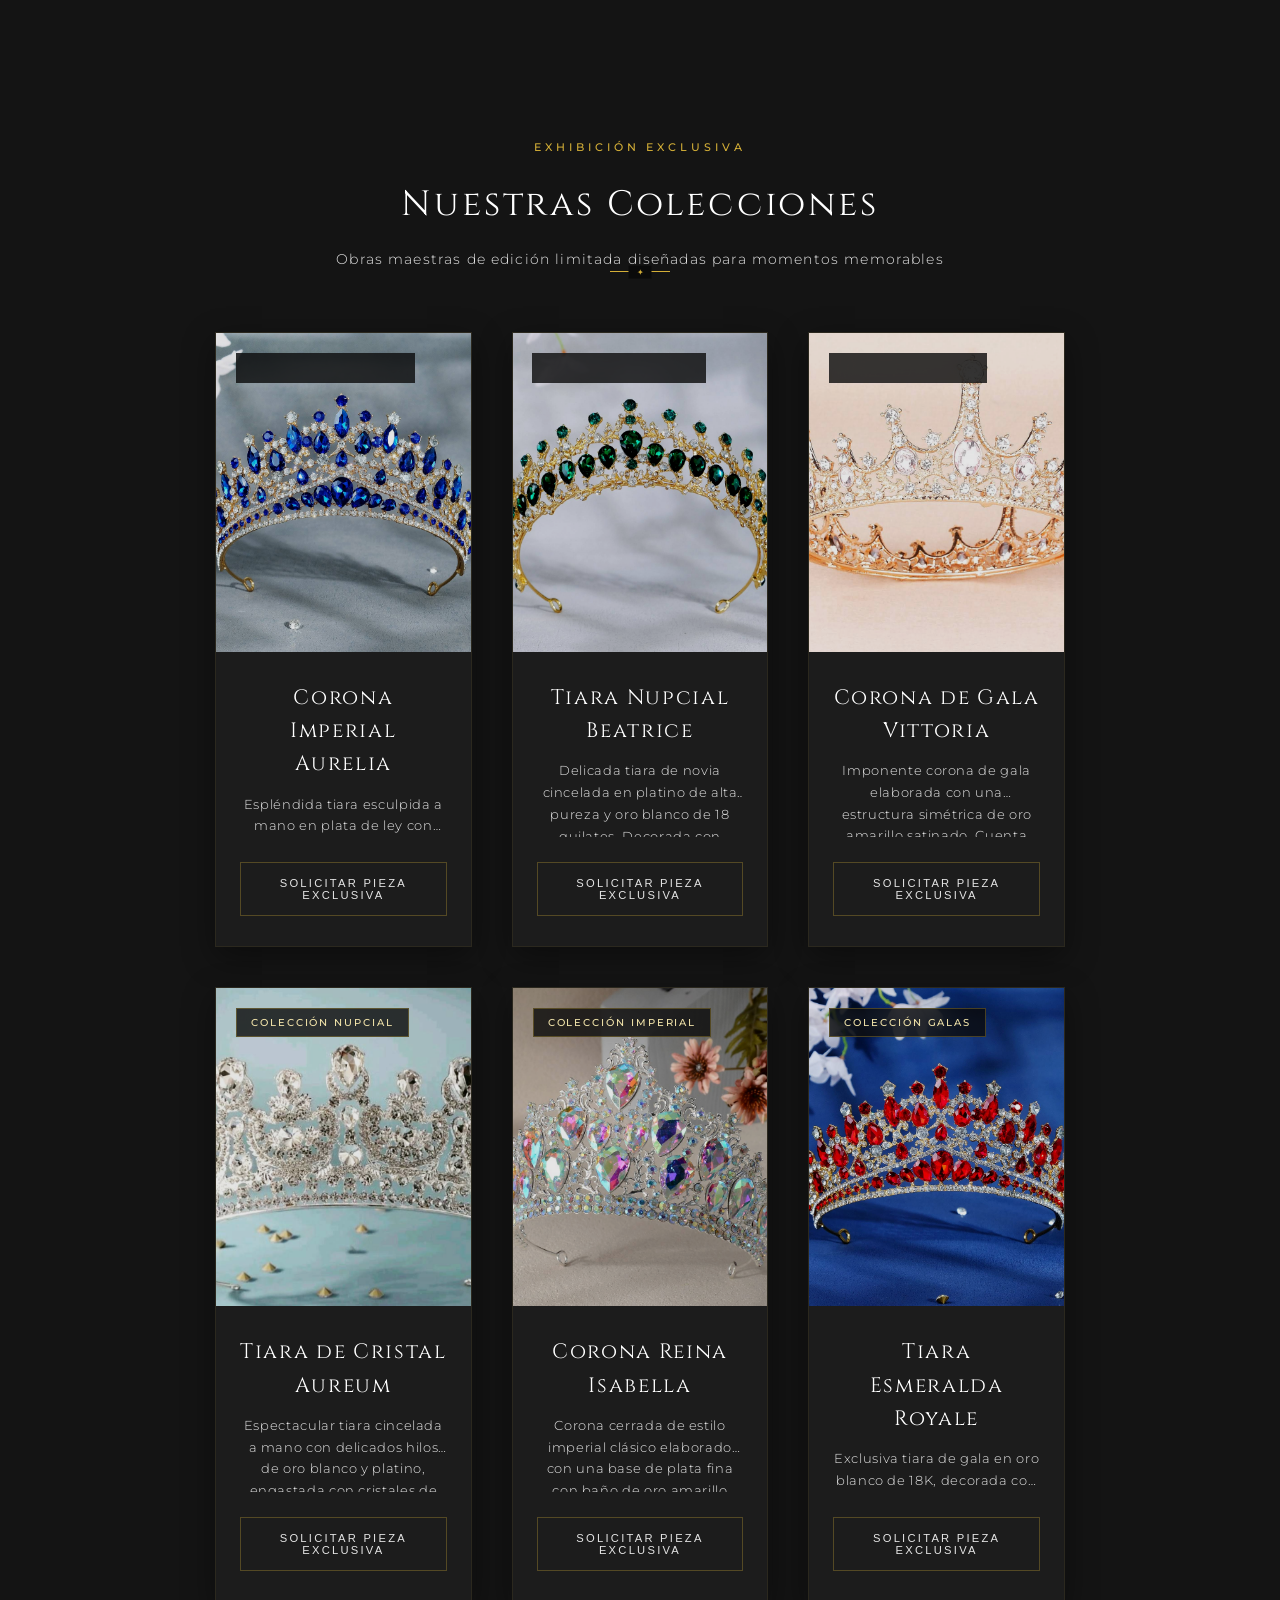
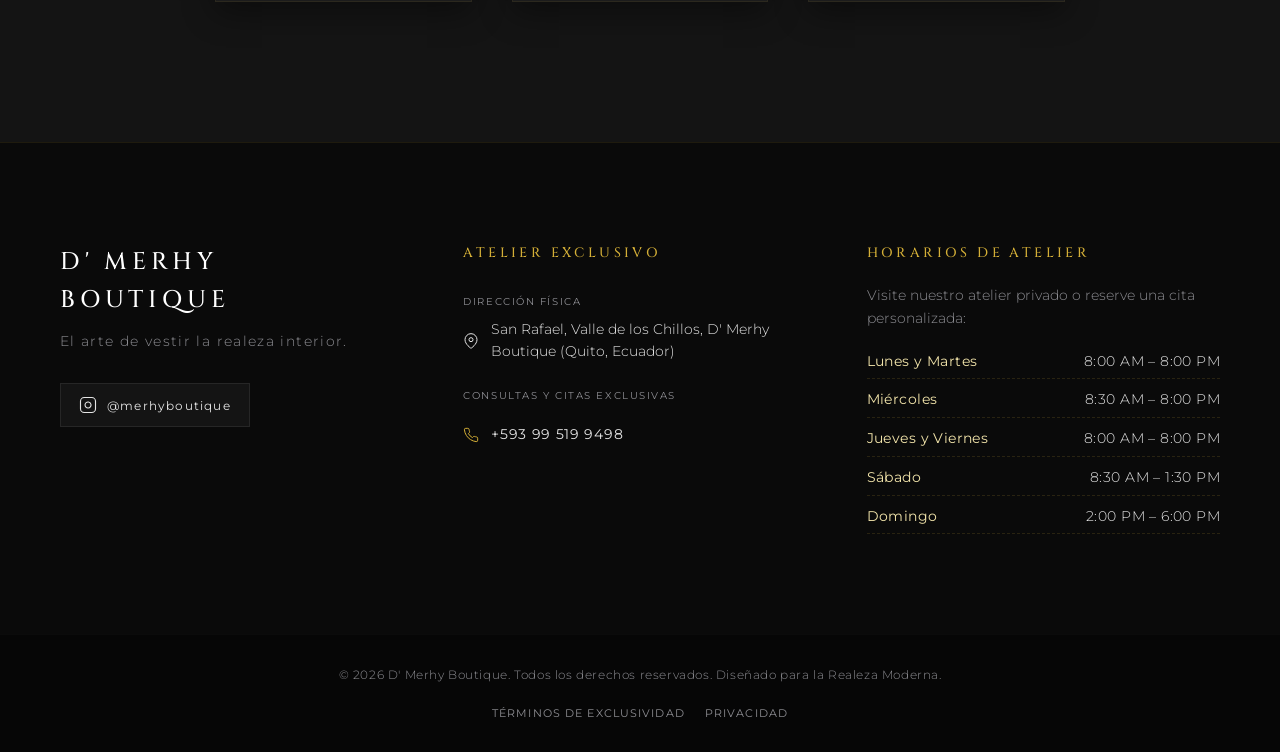
==== commit 91d9763f: "fix: video se mueve solo" ====
--- a/index.html
+++ b/index.html
@@ -44,7 +44,8 @@
                 <a href="#catalogo" class="nav-link">Colección</a>
                 <a href="#contacto" class="nav-link">Contacto</a>
             </nav>
-            <button class="nav-toggle" id="nav-toggle" aria-label="Abrir Menú">
+            <button class="nav-toggle" id="menu-toggle" aria-label="Abrir Menú">
+                <span class="bar"></span>
                 <span class="bar"></span>
                 <span class="bar"></span>
             </button>
@@ -55,7 +56,7 @@
     <section class="hero-section" id="inicio">
         <!-- Video en segundo plano - Auto-play, loop, silencioso y optimizado móvil -->
         <div class="video-container">
-            <video autoplay muted loop playsinline id="hero-video" class="bg-video">
+            <video autoplay muted="muted" loop playsinline webkit-playsinline id="hero-video" class="bg-video">
                 <source src="images/hero-video.mp4" type="video/mp4">
                 Tu navegador no soporta videos HTML5.
             </video>
--- a/style.css
+++ b/style.css
@@ -167,7 +167,7 @@
 }
 
 .nav-menu {
-    display: none; /* Mobile hidden por defecto */
+    display: flex;
 }
 
 .nav-link {
@@ -211,15 +211,13 @@
     display: flex;
     flex-direction: column;
     justify-content: space-between;
-    width: 30px;
-    height: 20px;
+    width: 44px;
+    height: 44px;
     background: transparent;
     border: none;
     cursor: pointer;
     z-index: 1001;
-    min-height: 44px; /* Altura táctil mínima */
-    padding: 12px 7px;
-    box-content: content-box;
+    padding: 12px 7px; /* Esto hace las barras de 30px de ancho en un área de 44px x 44px */
 }
 
 .nav-toggle .bar {
@@ -227,6 +225,19 @@
     height: 2px;
     background-color: var(--accent-gold);
     transition: var(--transition-fast);
+}
+
+/* Animaciones del menú hamburguesa activado (X perfecta en CSS nativo) */
+.nav-toggle.active .bar:nth-child(1) {
+    transform: rotate(45deg) translate(5px, 6px);
+}
+
+.nav-toggle.active .bar:nth-child(2) {
+    opacity: 0;
+}
+
+.nav-toggle.active .bar:nth-child(3) {
+    transform: rotate(-45deg) translate(5px, -6px);
 }
 
 /* ==========================================
@@ -1178,6 +1189,38 @@
    10. MEDIA QUERIES (OPTIMIZACIONES DE PANTALLA)
    ========================================== */
 
+/* Estilos específicos para pantallas móviles (Control por clases y transiciones de hardware) */
+@media (max-width: 768px) {
+    .nav-menu {
+        display: flex;
+        flex-direction: column;
+        align-items: center;
+        justify-content: center;
+        position: absolute;
+        top: 100%;
+        left: 0;
+        width: 100%;
+        background: rgba(10, 10, 10, 0.98);
+        border-bottom: 1px solid var(--accent-gold);
+        padding: 40px 0;
+        gap: 25px;
+        /* Escondido por defecto mediante opacidad y desplazamiento */
+        opacity: 0;
+        transform: translateY(-20px);
+        pointer-events: none;
+        transition: opacity 0.4s cubic-bezier(0.25, 1, 0.5, 1), transform 0.4s cubic-bezier(0.25, 1, 0.5, 1);
+        z-index: 999;
+        backdrop-filter: var(--glass-blur);
+        -webkit-backdrop-filter: var(--glass-blur);
+    }
+
+    .nav-menu.active {
+        opacity: 1;
+        transform: translateY(0);
+        pointer-events: auto;
+    }
+}
+
 /* Tabletas y pantallas intermedias (min-width: 768px) */
 @media (min-width: 768px) {
     .nav-toggle {
@@ -1186,7 +1229,17 @@
 
     .nav-menu {
         display: flex;
+        flex-direction: row;
+        position: static;
+        background: transparent;
+        padding: 0;
         gap: 20px;
+        opacity: 1;
+        transform: none;
+        pointer-events: auto;
+        border: none;
+        backdrop-filter: none;
+        -webkit-backdrop-filter: none;
     }
 
     .hero-title {
